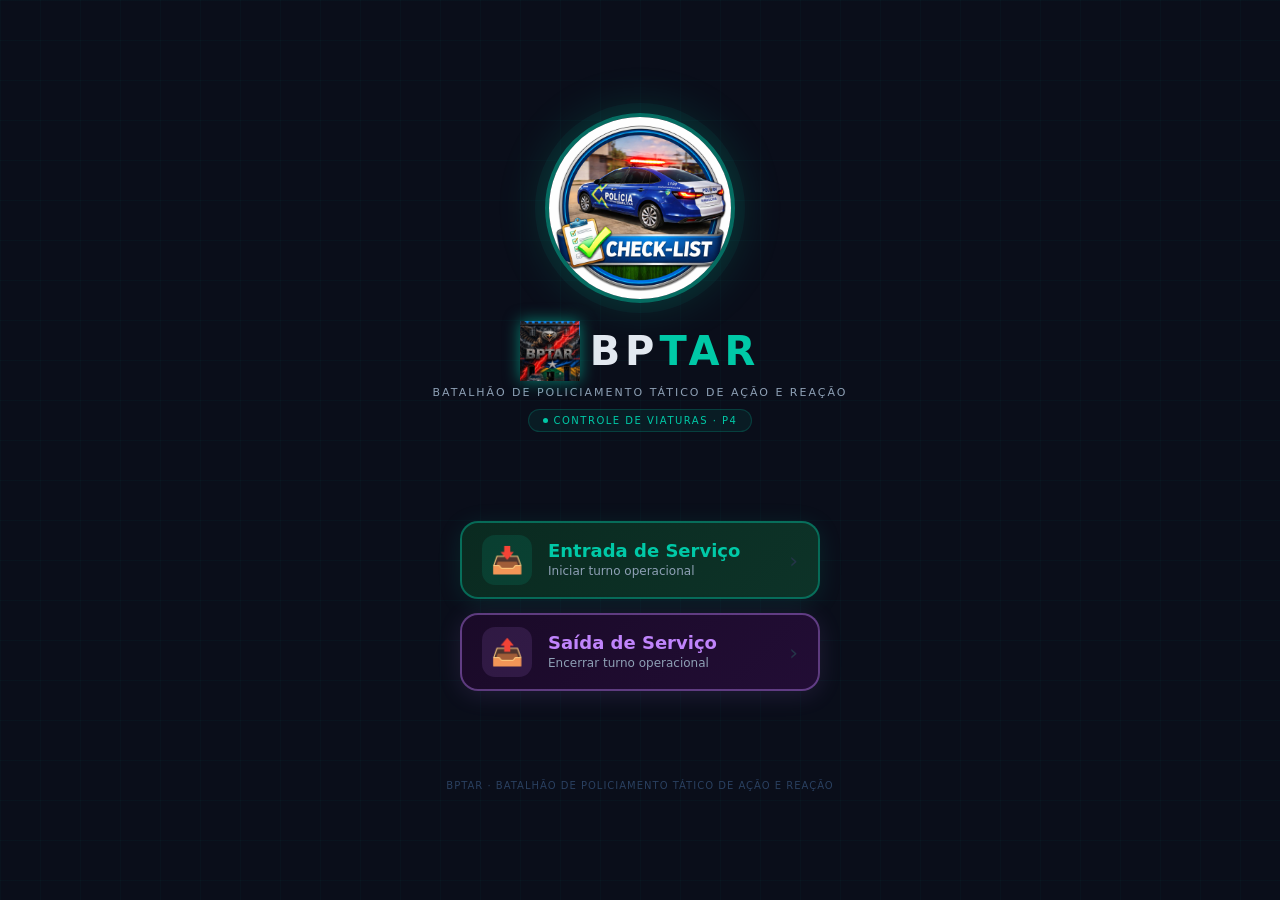
==== index.html @ 5472e468 "Add files via upload" ====
<!DOCTYPE html>
<html lang="pt-BR">
<head>
<meta charset="UTF-8">
<meta name="viewport" content="width=device-width, initial-scale=1, maximum-scale=1, user-scalable=no">
<meta name="mobile-web-app-capable" content="yes">
<meta name="apple-mobile-web-app-capable" content="yes">
<meta name="apple-mobile-web-app-status-bar-style" content="black-translucent">
<meta name="apple-mobile-web-app-title" content="BPTAR">
<meta name="theme-color" content="#00c9a7">
<meta name="description" content="Controle de viaturas do BPTAR">
<link rel="manifest" href="manifest.json">
<link rel="apple-touch-icon" href="icon-512.png">
<title>BPTAR — Controle de Viaturas</title>
<style>
*{margin:0;padding:0;box-sizing:border-box;-webkit-tap-highlight-color:transparent}
html,body{
  height:100%;background:#0a0e1a;color:#e2e8f0;
  font-family:'Segoe UI',system-ui,sans-serif;overflow:hidden;
}
body::before{
  content:'';position:fixed;inset:0;z-index:0;
  background-image:
    linear-gradient(rgba(0,201,167,.03) 1px,transparent 1px),
    linear-gradient(90deg,rgba(0,201,167,.03) 1px,transparent 1px);
  background-size:40px 40px;
}
.layout{
  position:relative;z-index:1;height:100vh;
  display:flex;flex-direction:column;
  align-items:center;justify-content:space-evenly;
  padding:24px 24px 20px;
}
.logo-wrap{display:flex;flex-direction:column;align-items:center;gap:18px}
.logo{
  width:190px;height:190px;border-radius:50%;
  border:4px solid rgba(0,201,167,.5);
  box-shadow:0 0 0 10px rgba(0,201,167,.06),0 0 50px rgba(0,201,167,.2);
  object-fit:cover;display:block;
}
.titulo{font-size:40px;font-weight:900;letter-spacing:5px;color:#e2e8f0;text-align:center;line-height:1}
.titulo span{color:#00c9a7}
.subtitulo{font-size:11px;color:#8ea0b5;text-align:center;letter-spacing:2px;text-transform:uppercase;margin-top:5px}
.badge{
  display:inline-flex;align-items:center;gap:6px;
  background:rgba(0,201,167,.08);border:1px solid rgba(0,201,167,.2);
  border-radius:999px;padding:5px 14px;
  font-size:10px;color:#00c9a7;letter-spacing:1.5px;text-transform:uppercase;margin-top:10px;
}
.badge-dot{width:5px;height:5px;border-radius:50%;background:#00c9a7;animation:pulse 2s infinite}
@keyframes pulse{0%,100%{opacity:1;box-shadow:0 0 0 0 rgba(0,201,167,.4)}50%{opacity:.7;box-shadow:0 0 0 5px rgba(0,201,167,0)}}
.botoes{display:flex;flex-direction:column;gap:14px;width:100%;max-width:360px}
.btn{
  display:flex;align-items:center;padding:0 20px;height:78px;
  border:none;border-radius:18px;cursor:pointer;text-decoration:none;
  font-family:inherit;transition:transform .15s;gap:16px;
}
.btn:active{transform:scale(.97)}
.btn-entrada{
  background:linear-gradient(135deg,#0a2a20,#0d3328);
  border:2px solid rgba(0,201,167,.4);
  box-shadow:0 4px 24px rgba(0,201,167,.12);
}
.btn-saida{
  background:linear-gradient(135deg,#1a0a28,#220d35);
  border:2px solid rgba(192,132,252,.4);
  box-shadow:0 4px 24px rgba(192,132,252,.12);
}
.btn-icon{width:50px;height:50px;border-radius:13px;display:flex;align-items:center;justify-content:center;font-size:26px;flex-shrink:0}
.btn-entrada .btn-icon{background:rgba(0,201,167,.12)}
.btn-saida   .btn-icon{background:rgba(192,132,252,.12)}
.btn-texto{text-align:left;flex:1}
.btn-titulo{font-size:18px;font-weight:700;line-height:1;margin-bottom:4px}
.btn-entrada .btn-titulo{color:#00c9a7}
.btn-saida   .btn-titulo{color:#c084fc}
.btn-sub{font-size:12px;color:#8ea0b5}
.btn-arrow{font-size:22px;color:#253548;flex-shrink:0}
.footer{font-size:10px;color:#2a4060;letter-spacing:1px;text-align:center;text-transform:uppercase}
.titulo-wrap{display:flex;align-items:center;justify-content:center;gap:10px}
.emblema{width:60px;height:60px;object-fit:contain;filter:drop-shadow(0 0 8px rgba(0,201,167,.6));animation:emblemaPulse 3s ease-in-out infinite}
@keyframes emblemaPulse{0%,100%{filter:drop-shadow(0 0 8px rgba(0,201,167,.6))}50%{filter:drop-shadow(0 0 16px rgba(0,201,167,.9))}}
</style>
</head>
<body>
<div class="layout">
  <div class="logo-wrap">
    <img src="[data-uri]" class="logo" alt="BPTAR CHECK-LIST">
    <div style="text-align:center">
      <div class="titulo-wrap">
        <img src="[data-uri]" class="emblema" alt="Emblema BPTAR">
        <div class="titulo">BP<span>TAR</span></div>
      </div>
      <div class="subtitulo">Batalhão de Policiamento Tático de Ação e Reação</div>
      <div class="badge"><div class="badge-dot"></div>Controle de Viaturas · P4</div>
    </div>
  </div>
  <div class="botoes">
    <a href="entrada.html" class="btn btn-entrada">
      <div class="btn-icon">📥</div>
      <div class="btn-texto">
        <div class="btn-titulo">Entrada de Serviço</div>
        <div class="btn-sub">Iniciar turno operacional</div>
      </div>
      <div class="btn-arrow">›</div>
    </a>
    <a href="saida.html" class="btn btn-saida">
      <div class="btn-icon">📤</div>
      <div class="btn-texto">
        <div class="btn-titulo">Saída de Serviço</div>
        <div class="btn-sub">Encerrar turno operacional</div>
      </div>
      <div class="btn-arrow">›</div>
    </a>
  </div>
  <div class="footer">BPTAR · Batalhão de Policiamento Tático de Ação e Reação</div>
</div>
<script>
if('serviceWorker' in navigator){
  window.addEventListener('load', function(){
    navigator.serviceWorker.register('/9bpm/sw.js', {scope: '/9bpm/'})
      .then(r => console.log('SW registrado:', r.scope))
      .catch(e => console.log('SW erro:', e));
  });
}
</script>
</body>
</html>
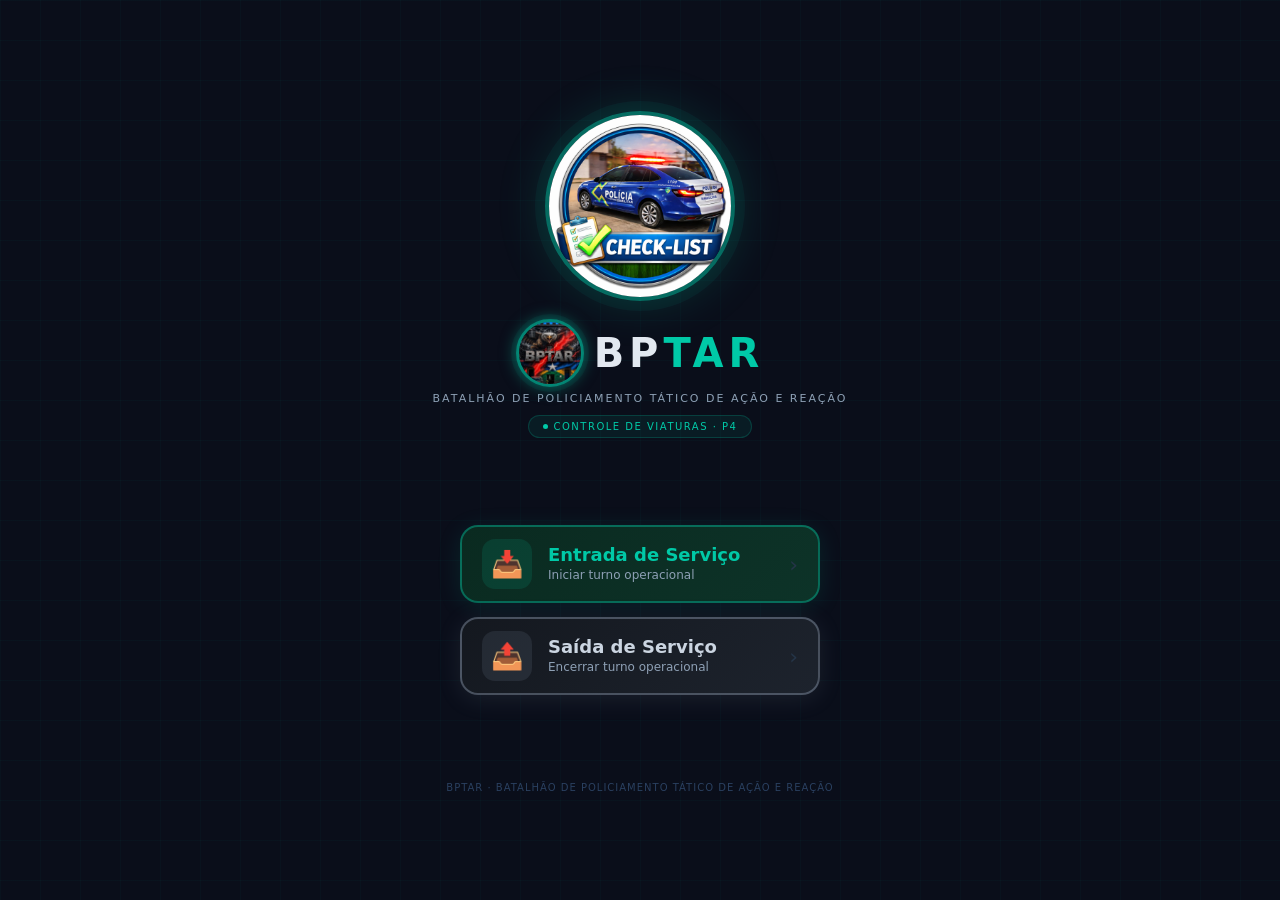
==== commit bb96f3b7: "Add files via upload" ====
--- a/index.html
+++ b/index.html
@@ -62,22 +62,22 @@
   box-shadow:0 4px 24px rgba(0,201,167,.12);
 }
 .btn-saida{
-  background:linear-gradient(135deg,#1a0a28,#220d35);
-  border:2px solid rgba(192,132,252,.4);
-  box-shadow:0 4px 24px rgba(192,132,252,.12);
+  background:linear-gradient(135deg,#14181f,#1d232d);
+  border:2px solid rgba(148,163,184,.4);
+  box-shadow:0 4px 24px rgba(148,163,184,.12);
 }
 .btn-icon{width:50px;height:50px;border-radius:13px;display:flex;align-items:center;justify-content:center;font-size:26px;flex-shrink:0}
 .btn-entrada .btn-icon{background:rgba(0,201,167,.12)}
-.btn-saida   .btn-icon{background:rgba(192,132,252,.12)}
+.btn-saida   .btn-icon{background:rgba(148,163,184,.12)}
 .btn-texto{text-align:left;flex:1}
 .btn-titulo{font-size:18px;font-weight:700;line-height:1;margin-bottom:4px}
 .btn-entrada .btn-titulo{color:#00c9a7}
-.btn-saida   .btn-titulo{color:#c084fc}
+.btn-saida   .btn-titulo{color:#cbd5e1}
 .btn-sub{font-size:12px;color:#8ea0b5}
 .btn-arrow{font-size:22px;color:#253548;flex-shrink:0}
 .footer{font-size:10px;color:#2a4060;letter-spacing:1px;text-align:center;text-transform:uppercase}
 .titulo-wrap{display:flex;align-items:center;justify-content:center;gap:10px}
-.emblema{width:60px;height:60px;object-fit:contain;filter:drop-shadow(0 0 8px rgba(0,201,167,.6));animation:emblemaPulse 3s ease-in-out infinite}
+.emblema{width:68px;height:68px;border-radius:50%;object-fit:cover;border:3px solid rgba(0,201,167,.5);box-shadow:0 0 0 5px rgba(0,201,167,.06);filter:drop-shadow(0 0 8px rgba(0,201,167,.6));animation:emblemaPulse 3s ease-in-out infinite}
 @keyframes emblemaPulse{0%,100%{filter:drop-shadow(0 0 8px rgba(0,201,167,.6))}50%{filter:drop-shadow(0 0 16px rgba(0,201,167,.9))}}
 </style>
 </head>
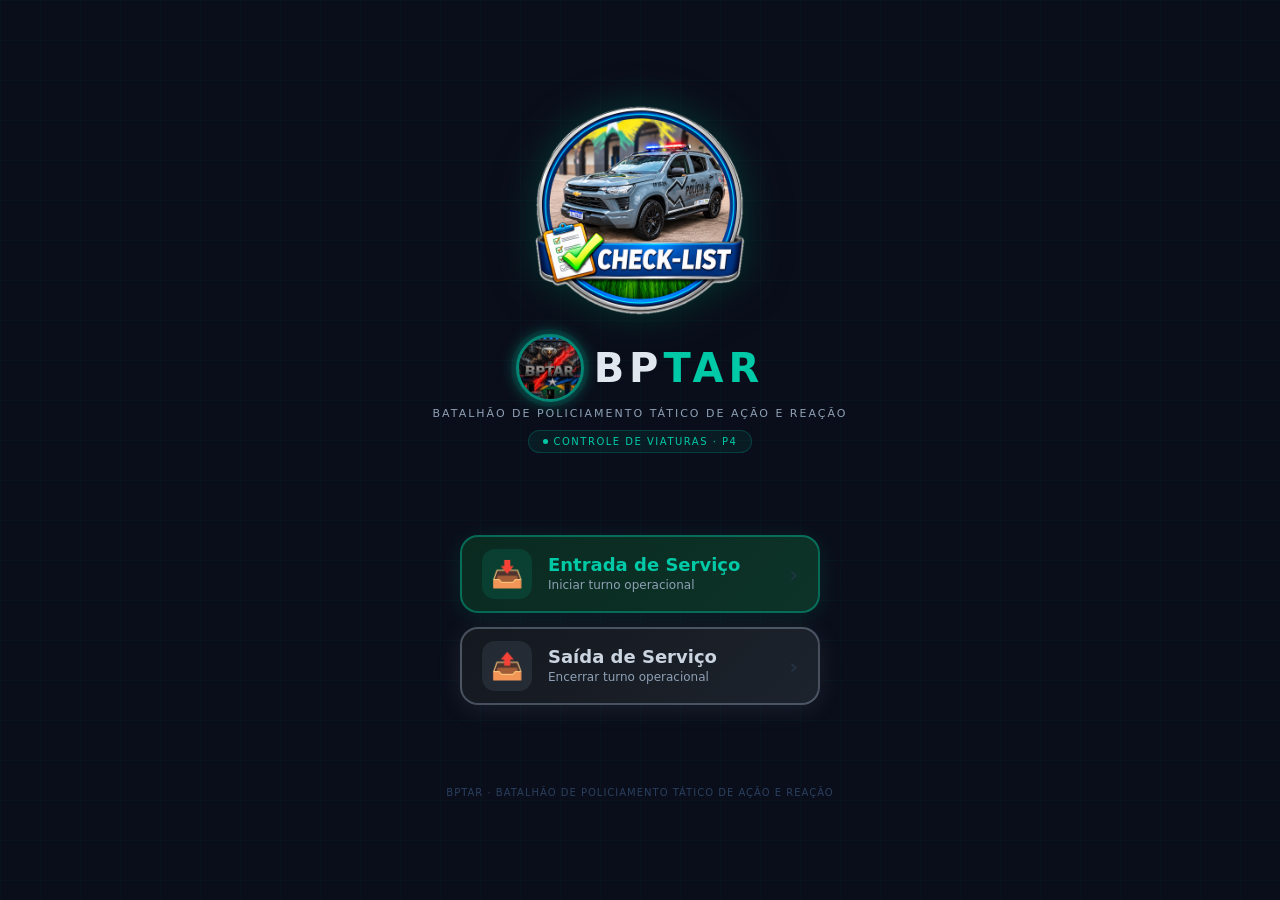
==== commit 21cbd0bb: "Add files via upload" ====
--- a/index.html
+++ b/index.html
@@ -33,10 +33,8 @@
 }
 .logo-wrap{display:flex;flex-direction:column;align-items:center;gap:18px}
 .logo{
-  width:190px;height:190px;border-radius:50%;
-  border:4px solid rgba(0,201,167,.5);
-  box-shadow:0 0 0 10px rgba(0,201,167,.06),0 0 50px rgba(0,201,167,.2);
-  object-fit:cover;display:block;
+  width:210px;height:210px;object-fit:contain;display:block;
+  filter:drop-shadow(0 0 18px rgba(0,201,167,.25)) drop-shadow(0 6px 16px rgba(0,0,0,.5));
 }
 .titulo{font-size:40px;font-weight:900;letter-spacing:5px;color:#e2e8f0;text-align:center;line-height:1}
 .titulo span{color:#00c9a7}
@@ -84,7 +82,7 @@
 <body>
 <div class="layout">
   <div class="logo-wrap">
-    <img src="[data-uri]" class="logo" alt="BPTAR CHECK-LIST">
+    <img src="[data-uri]